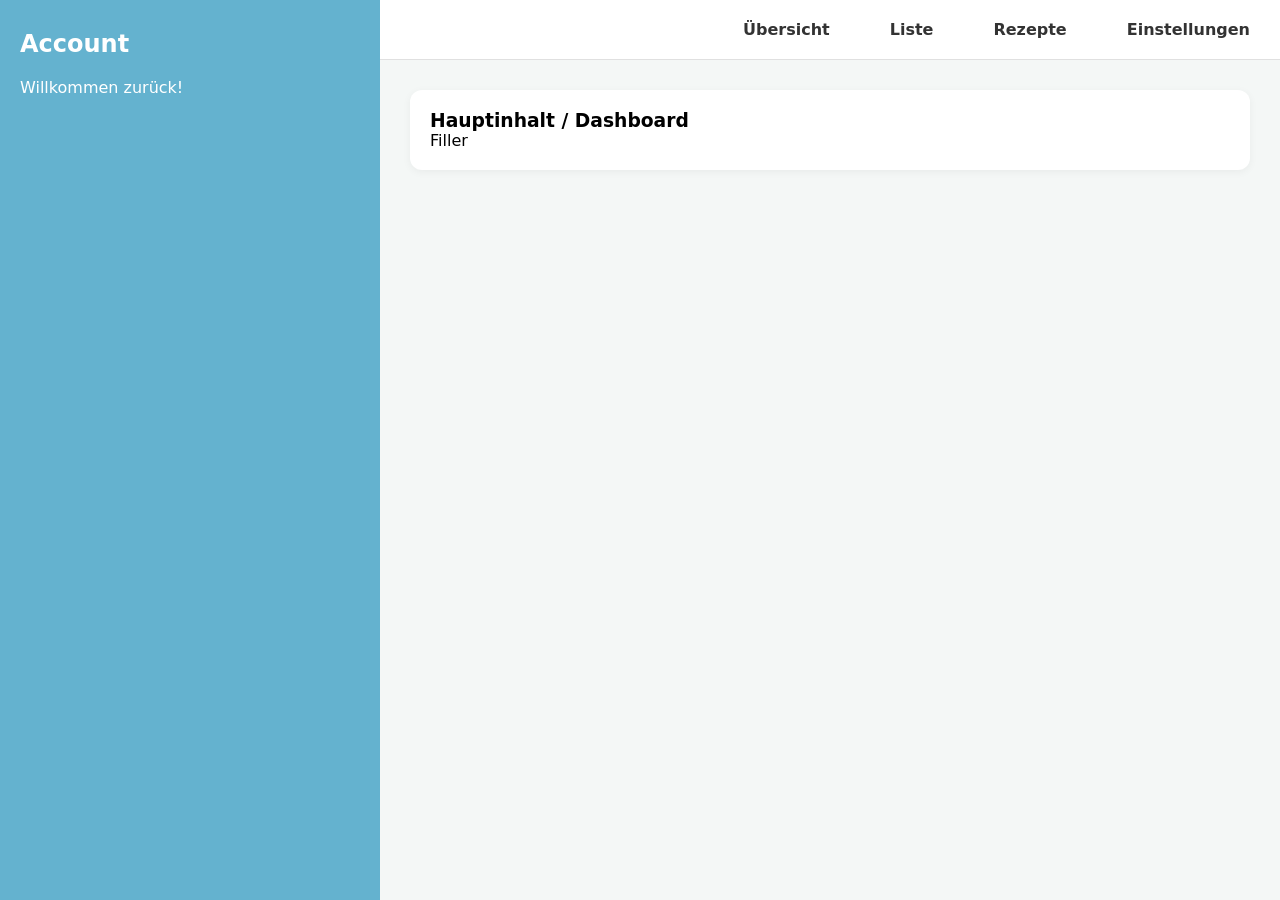
==== scripts/CalTracker.html @ 1b36e577 "first" ====
<!DOCTYPE html>
<html lang="de">
<head>
    <meta charset="UTF-8">
    <meta name="viewport" content="width=device-width, initial-scale=1.0">
    <title>CalTracker</title>
    <style>
        * {
            box-sizing: border-box;
            margin: 0;
            padding: 0;
        }

        body {
            font-family: system-ui, sans-serif;
            background-color: #f4f7f6;
            min-height: 100vh;
        }

        /* 1. Haupt-Layout (Nebeneinander: Sidebar | Hauptbereich) */
        /*  100vh =  100% of the browser windows height*/
        .app-layout {
            display: flex;
            min-height: 100vh;
        }

        /* 2. Linke Sidebar (Account / Übersicht) */
        .sidebar {
            width: 380px;
            background-color: #64b2cf;
            color: white;
            padding: 30px 20px;
            display: flex;
            flex-direction: column;
            gap: 20px;
        }

        /* 3. Rechter Bereich (Navigation oben + Inhalt) */
        .main-content {
            flex: 1; /* Nimmt den gesamten restlichen Platz rechts ein */
            display: flex;
            flex-direction: column;
        }

        /* 4. Navigation (Rechtsbündig) */
        .navigation {
            background-color: #ffffff;
            padding: 20px 30px;
            border-bottom: 1px solid #e0e0e0;
        }

        .navigation ul {
            list-style: none;
            display: flex;
            justify-content: flex-end; /* << HIER ERFOLGT DIE RECHTSBÜNDIGE AUSRICHTUNG */
            gap: 60px;
        }

        .navigation ul li {
            color: #333;
            font-weight: 600;
            cursor: pointer;
        }

        .navigation ul li:hover {
            color: #64b2cf;
        }

        /* 5. Eigentlicher Inhalt der Seite */
        .content-area {
            padding: 30px;
            flex: 1;
        }

        .card {
            background-color: white;
            padding: 20px;
            border-radius: 12px;
            box-shadow: 0 2px 8px rgba(0,0,0,0.05);
        }
    </style>
</head>
<body>

    <div class="app-layout">
        
        <!-- Linke Spalte (Sidebar für Account) -->
        <aside class="sidebar">
            <h2>Account</h2>
            <p>Willkommen zurück!</p>
            <div style="margin-top: auto;">
            </div>
        </aside>

        <!-- Rechter Hauptbereich -->
        <main class="main-content">
            
            <!-- Navigation (Rechtsbündig) -->
            <nav class="navigation">
                <ul>
                    <li>Übersicht</li>
                    <li>Liste</li>
                    <li>Rezepte</li>
                    <li>Einstellungen</li>
                </ul>
            </nav>

            <!-- Inhaltsbereich -->
            <section class="content-area">
                <div class="card">
                    <h3>Hauptinhalt / Dashboard</h3>
                    <p>Filler</p>
                </div>
            </section>

        </main>

    </div>

</body>
</html>
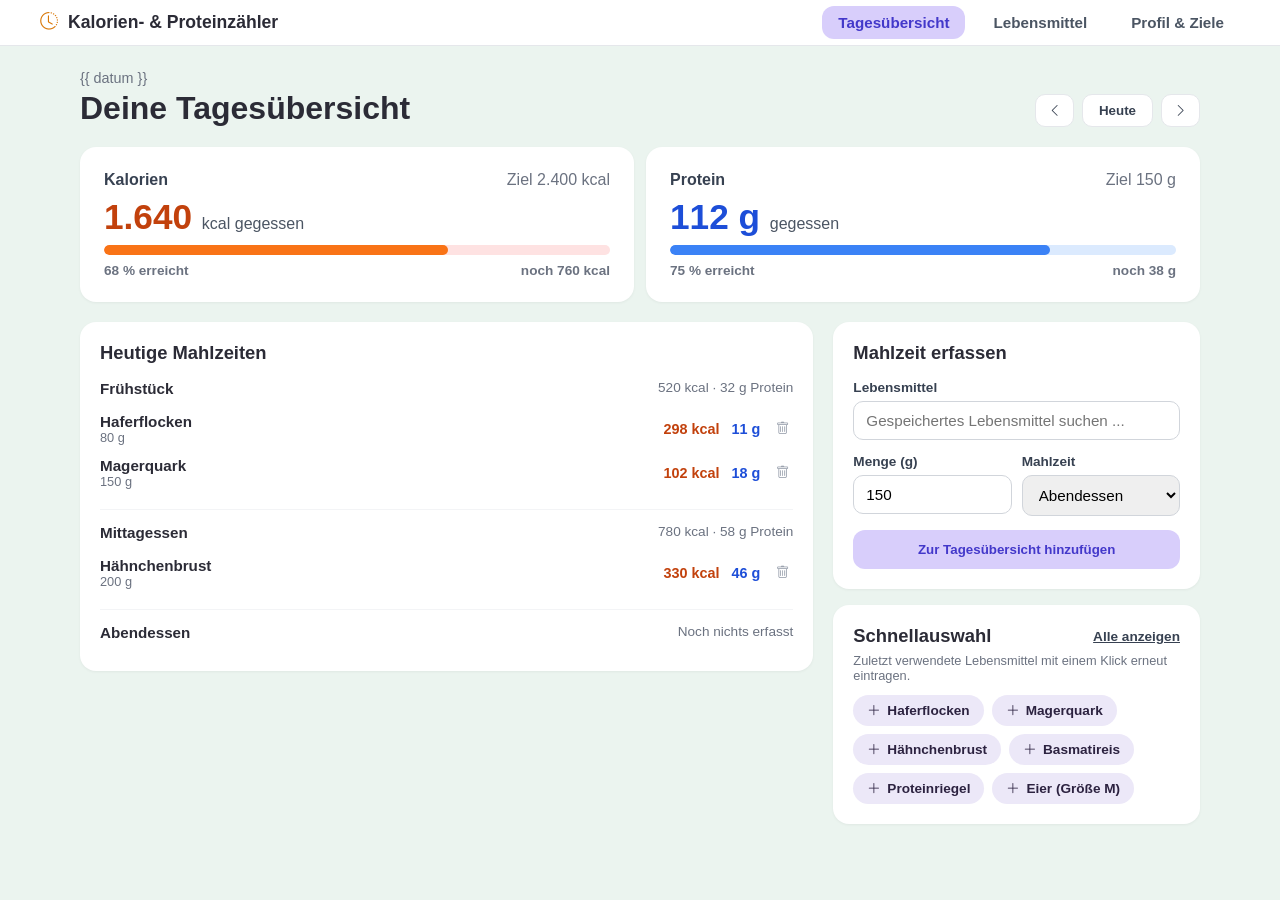
==== commit 9366dc5e: "später rebasen" ====
--- a/scripts/CalTracker.html
+++ b/scripts/CalTracker.html
@@ -1,121 +1,616 @@
 <!DOCTYPE html>
 <html lang="de">
 <head>
-    <meta charset="UTF-8">
-    <meta name="viewport" content="width=device-width, initial-scale=1.0">
-    <title>CalTracker</title>
-    <style>
-        * {
-            box-sizing: border-box;
-            margin: 0;
-            padding: 0;
-        }
-
-        body {
-            font-family: system-ui, sans-serif;
-            background-color: #f4f7f6;
-            min-height: 100vh;
-        }
-
-        /* 1. Haupt-Layout (Nebeneinander: Sidebar | Hauptbereich) */
-        /*  100vh =  100% of the browser windows height*/
-        .app-layout {
-            display: flex;
-            min-height: 100vh;
-        }
-
-        /* 2. Linke Sidebar (Account / Übersicht) */
-        .sidebar {
-            width: 380px;
-            background-color: #64b2cf;
-            color: white;
-            padding: 30px 20px;
-            display: flex;
-            flex-direction: column;
-            gap: 20px;
-        }
-
-        /* 3. Rechter Bereich (Navigation oben + Inhalt) */
-        .main-content {
-            flex: 1; /* Nimmt den gesamten restlichen Platz rechts ein */
-            display: flex;
-            flex-direction: column;
-        }
-
-        /* 4. Navigation (Rechtsbündig) */
-        .navigation {
-            background-color: #ffffff;
-            padding: 20px 30px;
-            border-bottom: 1px solid #e0e0e0;
-        }
-
-        .navigation ul {
-            list-style: none;
-            display: flex;
-            justify-content: flex-end; /* << HIER ERFOLGT DIE RECHTSBÜNDIGE AUSRICHTUNG */
-            gap: 60px;
-        }
-
-        .navigation ul li {
-            color: #333;
-            font-weight: 600;
-            cursor: pointer;
-        }
-
-        .navigation ul li:hover {
-            color: #64b2cf;
-        }
-
-        /* 5. Eigentlicher Inhalt der Seite */
-        .content-area {
-            padding: 30px;
-            flex: 1;
-        }
-
-        .card {
-            background-color: white;
-            padding: 20px;
-            border-radius: 12px;
-            box-shadow: 0 2px 8px rgba(0,0,0,0.05);
-        }
-    </style>
+<meta charset="UTF-8">
+<title>Kalorien- & Proteinzähler</title>
+<meta name="viewport" content="width=device-width, initial-scale=1.0">
+<link rel="stylesheet" href="https://cdnjs.cloudflare.com/ajax/libs/font-awesome/6.4.0/css/all.min.css">
+<link rel="stylesheet" href="https://cdn.jsdelivr.net/npm/bootstrap-icons@1.11.3/font/bootstrap-icons.min.css">
+
+<style>
+/* ---------------------------------- */
+/* GLOBAL STYLES                      */
+/* ---------------------------------- */
+* {
+  box-sizing: border-box;
+}
+
+html, body {
+  min-height: 100vh;
+  margin: 0;
+  background-color: #ebf4ef;
+  font-family: -apple-system, BlinkMacSystemFont, "Segoe UI", Roboto, Helvetica, Arial, sans-serif;
+  color: #2b2b36;
+}
+
+.page-wrapper {
+  display: flex;
+  flex-direction: column;
+  min-height: 100vh;
+  padding-bottom: 70px; /* Platz für den Mobile Footer */
+}
+
+/* ---------------------------------- */
+/* NAVIGATION & HEADER                */
+/* ---------------------------------- */
+.desktop-navbar {
+  display: none; /* Auf Mobile ausgeblendet */
+  justify-content: space-between;
+  align-items: center;
+  background-color: #ffffff;
+  padding: 12px 40px;
+  border-bottom: 1px solid #e5e7eb;
+}
+
+.brand {
+  display: flex;
+  align-items: center;
+  gap: 10px;
+  font-weight: 700;
+  font-size: 1.1rem;
+  color: #2b2b36;
+}
+
+.brand i { color: #d97706; }
+
+.desktop-nav-menu {
+  display: flex;
+  align-items: center;
+  gap: 12px;
+  list-style: none;
+  margin: 0;
+  padding: 0;
+}
+
+.desktop-nav-link {
+  text-decoration: none;
+  color: #4b5563;
+  font-size: 0.95rem;
+  font-weight: 600;
+  padding: 8px 16px;
+  border-radius: 12px;
+}
+
+.desktop-nav-link.active {
+  background-color: #d8cefb;
+  color: #4338ca;
+}
+
+/* ---------------------------------- */
+/* MAIN CONTENT & DASHBOARD           */
+/* ---------------------------------- */
+.main-container {
+  width: 100%;
+  max-width: 1200px;
+  margin: 0 auto;
+  padding: 16px;
+}
+
+/* Date Header */
+.date-header {
+  display: flex;
+  flex-direction: column;
+  gap: 12px;
+  margin-bottom: 20px;
+}
+
+.date-sub {
+  font-size: 0.9rem;
+  color: #6b7280;
+  margin: 0 0 4px 0;
+}
+
+.date-header h1 {
+  font-size: 1.6rem;
+  margin: 0;
+  font-weight: 800;
+}
+
+.date-controls {
+  display: flex;
+  align-items: center;
+  gap: 8px;
+}
+
+.btn-date {
+  background: #ffffff;
+  border: 1px solid #e5e7eb;
+  padding: 8px 16px;
+  border-radius: 10px;
+  font-weight: 600;
+  cursor: pointer;
+  color: #374151;
+}
+
+.btn-date-icon { padding: 8px 12px; }
+
+/* Stats Cards Grid */
+.stats-grid {
+  display: grid;
+  grid-template-columns: 1fr 1fr;
+  gap: 12px;
+  margin-bottom: 20px;
+}
+
+.stat-card {
+  background: #ffffff;
+  border-radius: 16px;
+  padding: 16px;
+  box-shadow: 0 1px 3px rgba(0,0,0,0.05);
+}
+
+.stat-header {
+  display: flex;
+  justify-content: space-between;
+  font-weight: 700;
+  font-size: 0.9rem;
+  color: #374151;
+  margin-bottom: 8px;
+}
+
+.stat-target {
+  color: #6b7280;
+  font-weight: 500;
+}
+
+.stat-value {
+  font-size: 1.4rem;
+  font-weight: 800;
+  margin-bottom: 8px;
+}
+
+.stat-value.cal { color: #c2410c; }
+.stat-value.prot { color: #1d4ed8; }
+
+.stat-value span {
+  font-size: 0.85rem;
+  font-weight: 500;
+  color: #4b5563;
+}
+
+.progress-bg {
+  height: 10px;
+  background-color: #fee2e2;
+  border-radius: 10px;
+  overflow: hidden;
+  margin-bottom: 8px;
+}
+
+.progress-bg.prot { background-color: #dbeafe; }
+
+.progress-fill {
+  height: 100%;
+  border-radius: 10px;
+}
+
+.progress-fill.cal { background-color: #f97316; width: 68%; }
+.progress-fill.prot { background-color: #3b82f6; width: 75%; }
+
+.stat-footer {
+  display: flex;
+  justify-content: space-between;
+  font-size: 0.75rem;
+  color: #6b7280;
+  font-weight: 600;
+}
+
+/* Dashboard Layout Grid (Single Column on Mobile) */
+.dashboard-grid {
+  display: grid;
+  grid-template-columns: 1fr;
+  gap: 20px;
+}
+
+.card-block {
+  background: #ffffff;
+  border-radius: 16px;
+  padding: 20px;
+  box-shadow: 0 1px 3px rgba(0,0,0,0.05);
+  margin-bottom: 16px;
+}
+
+.card-block h2 {
+  font-size: 1.15rem;
+  margin-top: 0;
+  margin-bottom: 16px;
+  font-weight: 700;
+}
+
+/* Meals Section */
+.meal-group {
+  border-bottom: 1px solid #f3f4f6;
+  padding-bottom: 14px;
+  margin-bottom: 14px;
+}
+
+.meal-group-header {
+  display: flex;
+  justify-content: space-between;
+  font-weight: 700;
+  font-size: 0.95rem;
+  margin-bottom: 10px;
+}
+
+.meal-totals {
+  color: #6b7280;
+  font-size: 0.85rem;
+  font-weight: 500;
+}
+
+.food-item {
+  display: flex;
+  justify-content: space-between;
+  align-items: center;
+  padding: 6px 0;
+}
+
+.food-name { font-weight: 600; font-size: 0.95rem; }
+.food-portion { font-size: 0.8rem; color: #6b7280; }
+
+.food-values {
+  display: flex;
+  align-items: center;
+  gap: 12px;
+  font-weight: 700;
+  font-size: 0.9rem;
+}
+
+.food-cal { color: #c2410c; }
+.food-prot { color: #1d4ed8; }
+
+.btn-delete {
+  color: #9ca3af;
+  cursor: pointer;
+  border: none;
+  background: none;
+  padding: 4px;
+}
+
+/* Forms & Inputs */
+.form-group { margin-bottom: 14px; }
+
+.form-group label {
+  display: block;
+  font-size: 0.85rem;
+  font-weight: 600;
+  color: #374151;
+  margin-bottom: 6px;
+}
+
+.form-control {
+  width: 100%;
+  padding: 10px 12px;
+  border: 1px solid #d1d5db;
+  border-radius: 10px;
+  font-size: 0.95rem;
+}
+
+.form-row {
+  display: grid;
+  grid-template-columns: 1fr 1fr;
+  gap: 10px;
+}
+
+.btn-submit {
+  width: 100%;
+  background-color: #d8cefb;
+  color: #4338ca;
+  border: none;
+  padding: 12px;
+  border-radius: 12px;
+  font-weight: 700;
+  cursor: pointer;
+}
+
+/* Quick Selection */
+.quick-title-wrap {
+  display: flex;
+  justify-content: space-between;
+  align-items: center;
+  margin-bottom: 6px;
+}
+
+.quick-sub {
+  font-size: 0.8rem;
+  color: #6b7280;
+  margin-bottom: 12px;
+}
+
+.link-more {
+  font-size: 0.85rem;
+  color: #374151;
+  font-weight: 700;
+  text-decoration: underline;
+}
+
+.pill-container {
+  display: flex;
+  flex-wrap: wrap;
+  gap: 8px;
+}
+
+.pill-item {
+  background-color: #ece8f8;
+  color: #2c2240;
+  padding: 8px 14px;
+  border-radius: 50px;
+  font-size: 0.85rem;
+  font-weight: 600;
+  cursor: pointer;
+  display: inline-flex;
+  align-items: center;
+  gap: 6px;
+}
+
+/* Mobile Footer */
+.mobile-footer {
+  position: fixed;
+  bottom: 0;
+  left: 0;
+  width: 100%;
+  background-color: #ffffff;
+  display: flex;
+  justify-content: space-around;
+  align-items: center;
+  padding: 10px 0;
+  border-top: 1px solid #ddd;
+  z-index: 100;
+}
+
+.nav-item {
+  display: flex;
+  flex-direction: column;
+  align-items: center;
+  text-decoration: none;
+  color: #333;
+  font-size: 0.85rem;
+  gap: 4px;
+}
+
+.nav-item i { font-size: 1.2rem; }
+
+/* ---------------------------------- */
+/* DESKTOP BREAKPOINT (ab 768px)      */
+/* ---------------------------------- */
+@media (min-width: 768px) {
+  .page-wrapper {
+    padding-bottom: 0; /* Keinen Abstand unten auf Desktop */
+  }
+
+  .desktop-navbar {
+    display: flex; /* Navbar oben einblenden */
+  }
+
+  .mobile-footer {
+    display: none; /* Footer unten ausblenden */
+  }
+
+  .main-container {
+    padding: 24px 40px;
+  }
+
+  .date-header {
+    flex-direction: row;
+    justify-content: space-between;
+    align-items: flex-end;
+  }
+
+  .date-header h1 { font-size: 2rem; }
+
+  .stat-card { padding: 24px; }
+  .stat-header { font-size: 1rem; }
+  .stat-value { font-size: 2.2rem; }
+  .stat-value span { font-size: 1rem; }
+  .stat-footer { font-size: 0.85rem; }
+
+  /* 2-Spalten-Layout aktivieren */
+  .dashboard-grid {
+    grid-template-columns: 2fr 1fr;
+    gap: 20px;
+    align-items: start;
+  }
+}
+</style>
 </head>
+
 <body>
 
-    <div class="app-layout">
-        
-        <!-- Linke Spalte (Sidebar für Account) -->
-        <aside class="sidebar">
-            <h2>Account</h2>
-            <p>Willkommen zurück!</p>
-            <div style="margin-top: auto;">
-            </div>
-        </aside>
-
-        <!-- Rechter Hauptbereich -->
-        <main class="main-content">
-            
-            <!-- Navigation (Rechtsbündig) -->
-            <nav class="navigation">
-                <ul>
-                    <li>Übersicht</li>
-                    <li>Liste</li>
-                    <li>Rezepte</li>
-                    <li>Einstellungen</li>
-                </ul>
-            </nav>
-
-            <!-- Inhaltsbereich -->
-            <section class="content-area">
-                <div class="card">
-                    <h3>Hauptinhalt / Dashboard</h3>
-                    <p>Filler</p>
-                </div>
-            </section>
-
-        </main>
-
+<div class="page-wrapper">
+  <!-- Desktop Navigation Bar -->
+  <header class="desktop-navbar">
+    <div class="brand">
+      <i class="bi bi-clock-history"></i> Kalorien- & Proteinzähler
     </div>
+    <ul class="desktop-nav-menu">
+      <li><a href="#" class="desktop-nav-link active">Tagesübersicht</a></li>
+      <li><a href="#" class="desktop-nav-link">Lebensmittel</a></li>
+      <li><a href="#" class="desktop-nav-link">Profil & Ziele</a></li>
+    </ul>
+  </header>
+
+  <!-- Main Content (Für Mobile & Desktop identisch) -->
+  <main class="main-container">
+    <!-- Header mit Datum -->
+    <div class="date-header">
+      <div>
+        <p class="date-sub">{{ datum }}</p>
+        <h1>Deine Tagesübersicht</h1>
+      </div>
+      <div class="date-controls">
+        <button class="btn-date btn-date-icon"><i class="bi bi-chevron-left"></i></button>
+        <button class="btn-date">Heute</button>
+        <button class="btn-date btn-date-icon"><i class="bi bi-chevron-right"></i></button>
+      </div>
+    </div>
+
+    <!-- Kalorien- & Protein-Statistiken -->
+    <div class="stats-grid">
+      <!-- Kalorien Card -->
+      <div class="stat-card">
+        <div class="stat-header">
+          <span>Kalorien</span>
+          <span class="stat-target">Ziel 2.400 kcal</span>
+        </div>
+        <div class="stat-value cal">
+          1.640 <span>kcal gegessen</span>
+        </div>
+        <div class="progress-bg">
+          <div class="progress-fill cal"></div>
+        </div>
+        <div class="stat-footer">
+          <span>68 % erreicht</span>
+          <span>noch 760 kcal</span>
+        </div>
+      </div>
+
+      <!-- Protein Card -->
+      <div class="stat-card">
+        <div class="stat-header">
+          <span>Protein</span>
+          <span class="stat-target">Ziel 150 g</span>
+        </div>
+        <div class="stat-value prot">
+          112 g <span>gegessen</span>
+        </div>
+        <div class="progress-bg prot">
+          <div class="progress-fill prot"></div>
+        </div>
+        <div class="stat-footer">
+          <span>75 % erreicht</span>
+          <span>noch 38 g</span>
+        </div>
+      </div>
+    </div>
+
+    <!-- Dashboard Content (Mobile: Spalte unter Spalte, Desktop: Spalte neben Spalte) -->
+    <div class="dashboard-grid">
+      <!-- Links (oder oben auf Mobile): Heutige Mahlzeiten -->
+      <div class="card-block">
+        <h2>Heutige Mahlzeiten</h2>
+
+        <!-- Frühstück -->
+        <div class="meal-group">
+          <div class="meal-group-header">
+            <span>Frühstück</span>
+            <span class="meal-totals">520 kcal · 32 g Protein</span>
+          </div>
+          <div class="food-item">
+            <div>
+              <div class="food-name">Haferflocken</div>
+              <div class="food-portion">80 g</div>
+            </div>
+            <div class="food-values">
+              <span class="food-cal">298 kcal</span>
+              <span class="food-prot">11 g</span>
+              <button class="btn-delete"><i class="bi bi-trash"></i></button>
+            </div>
+          </div>
+          <div class="food-item">
+            <div>
+              <div class="food-name">Magerquark</div>
+              <div class="food-portion">150 g</div>
+            </div>
+            <div class="food-values">
+              <span class="food-cal">102 kcal</span>
+              <span class="food-prot">18 g</span>
+              <button class="btn-delete"><i class="bi bi-trash"></i></button>
+            </div>
+          </div>
+        </div>
+
+        <!-- Mittagessen -->
+        <div class="meal-group">
+          <div class="meal-group-header">
+            <span>Mittagessen</span>
+            <span class="meal-totals">780 kcal · 58 g Protein</span>
+          </div>
+          <div class="food-item">
+            <div>
+              <div class="food-name">Hähnchenbrust</div>
+              <div class="food-portion">200 g</div>
+            </div>
+            <div class="food-values">
+              <span class="food-cal">330 kcal</span>
+              <span class="food-prot">46 g</span>
+              <button class="btn-delete"><i class="bi bi-trash"></i></button>
+            </div>
+          </div>
+        </div>
+
+        <!-- Abendessen -->
+        <div class="meal-group" style="border: none; margin: 0; padding: 0;">
+          <div class="meal-group-header">
+            <span>Abendessen</span>
+            <span class="meal-totals">Noch nichts erfasst</span>
+          </div>
+        </div>
+      </div>
+
+      <!-- Rechts (oder unten auf Mobile): Formular + Schnellauswahl -->
+      <div>
+        <!-- Formular Block -->
+        <div class="card-block">
+          <h2>Mahlzeit erfassen</h2>
+          <form>
+            <div class="form-group">
+              <label>Lebensmittel</label>
+              <input type="text" class="form-control" placeholder="Gespeichertes Lebensmittel suchen ...">
+            </div>
+            <div class="form-row">
+              <div class="form-group">
+                <label>Menge (g)</label>
+                <input type="number" class="form-control" value="150">
+              </div>
+              <div class="form-group">
+                <label>Mahlzeit</label>
+                <select class="form-control">
+                  <option>Abendessen</option>
+                  <option>Frühstück</option>
+                  <option>Mittagessen</option>
+                  <option>Snacks</option>
+                </select>
+              </div>
+            </div>
+            <button type="submit" class="btn-submit">Zur Tagesübersicht hinzufügen</button>
+          </form>
+        </div>
+
+        <!-- Schnellauswahl Block -->
+        <div class="card-block">
+          <div class="quick-title-wrap">
+            <h2 style="margin: 0;">Schnellauswahl</h2>
+            <a href="#" class="link-more">Alle anzeigen</a>
+          </div>
+          <div class="quick-sub">Zuletzt verwendete Lebensmittel mit einem Klick erneut eintragen.</div>
+          <div class="pill-container">
+            <div class="pill-item"><i class="bi bi-plus-lg"></i> Haferflocken</div>
+            <div class="pill-item"><i class="bi bi-plus-lg"></i> Magerquark</div>
+            <div class="pill-item"><i class="bi bi-plus-lg"></i> Hähnchenbrust</div>
+            <div class="pill-item"><i class="bi bi-plus-lg"></i> Basmatireis</div>
+            <div class="pill-item"><i class="bi bi-plus-lg"></i> Proteinriegel</div>
+            <div class="pill-item"><i class="bi bi-plus-lg"></i> Eier (Größe M)</div>
+          </div>
+        </div>
+      </div>
+    </div>
+  </main>
+
+  <!-- Mobile Footer -->
+  <footer class="mobile-footer">
+    <a href="#uebersicht" class="nav-item">
+        <i class="fa-solid fa-chart-column"></i>
+        <span>Übersicht</span>
+    </a>
+    <a href="#lebensmittel" class="nav-item">
+        <i class="fa-solid fa-bars"></i>
+        <span>Lebensmittel</span>
+    </a>
+    <a href="#profil" class="nav-item">
+        <i class="fa-solid fa-user"></i>
+        <span>Profil</span>
+    </a>
+  </footer>
+</div>
 
 </body>
 </html>
